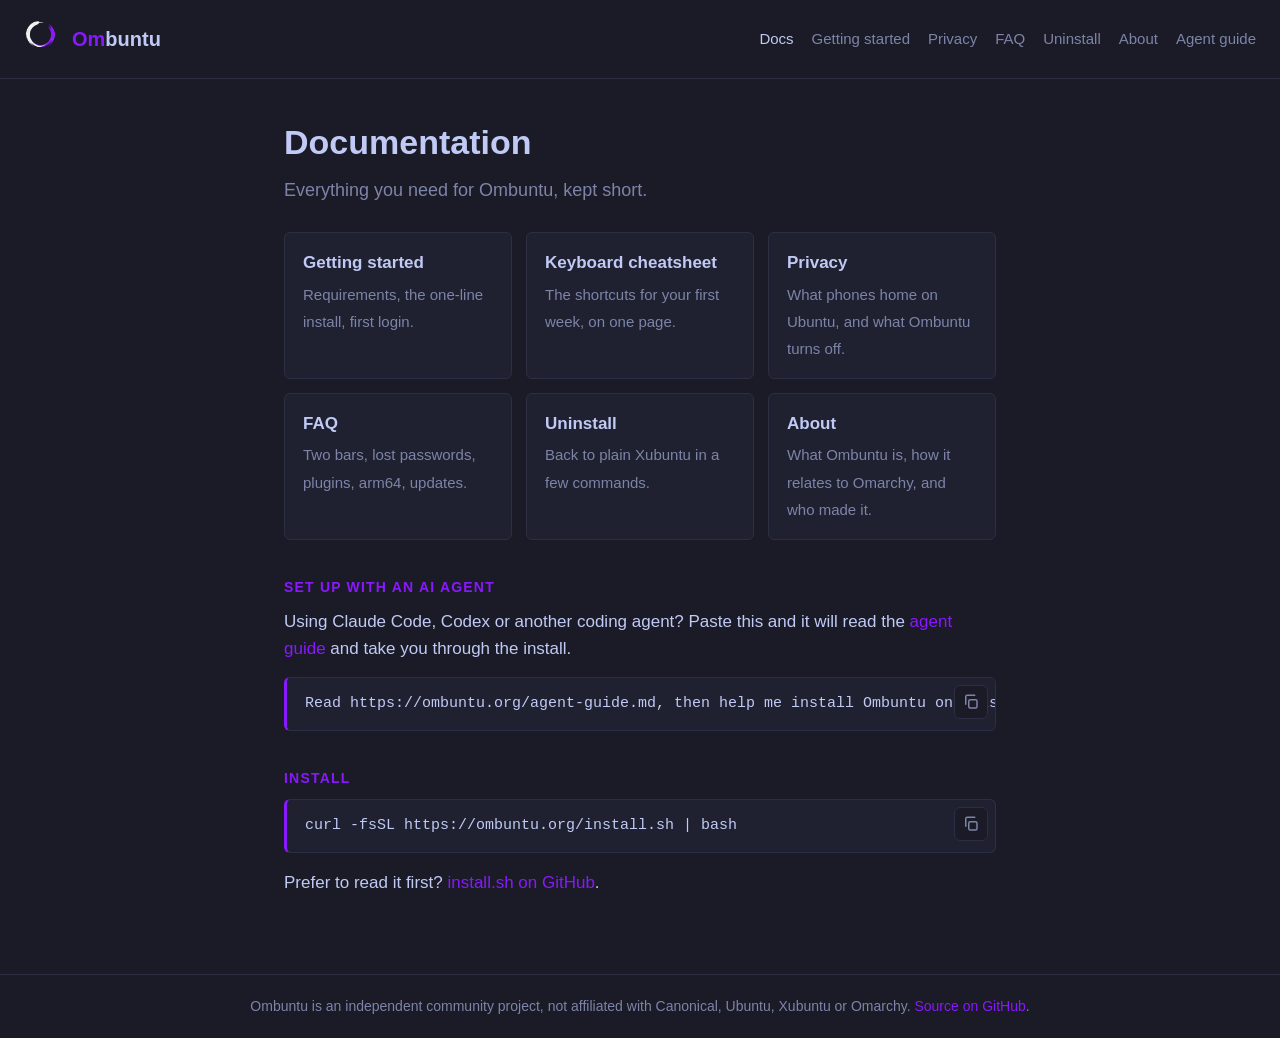
==== docs/index.html @ 7afdea13 "Docs site: getting started, privacy, FAQ, uninstall, about; agent prompt on the homepage; CNAME for " ====
<!doctype html>
<html lang="en">
<head>
<meta charset="utf-8">
<meta name="viewport" content="width=device-width, initial-scale=1">
<title>Documentation · Ombuntu</title>
<link rel="icon" href="assets/favicon.ico">
<link rel="stylesheet" href="style.css">
</head>
<body>
<header class="top">
  <a href="https://ombuntu.org/"><img src="assets/ombuntu-logo.png" alt=""></a>
  <a class="brand" href="https://ombuntu.org/"><span>Om</span>buntu</a>
  <nav><a href="index.html" class="here">Docs</a><a href="getting-started.html">Getting started</a><a href="privacy.html">Privacy</a><a href="faq.html">FAQ</a><a href="uninstall.html">Uninstall</a><a href="about.html">About</a><a href="https://ombuntu.org/agent-guide.md">Agent guide</a></nav>
</header>
<main>
<h1>Documentation</h1>
<p class="lead">Everything you need for Ombuntu, kept short.</p>

<div class="cards">
  <a class="card" href="getting-started.html"><b>Getting started</b><span>Requirements, the one-line install, first login.</span></a>
  <a class="card" href="cheatsheet.html"><b>Keyboard cheatsheet</b><span>The shortcuts for your first week, on one page.</span></a>
  <a class="card" href="privacy.html"><b>Privacy</b><span>What phones home on Ubuntu, and what Ombuntu turns off.</span></a>
  <a class="card" href="faq.html"><b>FAQ</b><span>Two bars, lost passwords, plugins, arm64, updates.</span></a>
  <a class="card" href="uninstall.html"><b>Uninstall</b><span>Back to plain Xubuntu in a few commands.</span></a>
  <a class="card" href="about.html"><b>About</b><span>What Ombuntu is, how it relates to Omarchy, and who made it.</span></a>
</div>
<h2>Set up with an AI agent</h2>
<p>Using Claude Code, Codex or another coding agent? Paste this and it will read the <a href="https://ombuntu.org/agent-guide.md">agent guide</a> and take you through the install.</p>
<div class="cmd"><pre id="prompt">Read https://ombuntu.org/agent-guide.md, then help me install Ombuntu on this Xubuntu 26.04 machine and walk me through the first login.</pre><button class="copy" data-for="prompt" type="button" title="Copy" aria-label="Copy"><svg viewBox="0 0 24 24" aria-hidden="true"><rect x="9" y="9" width="11" height="11" rx="2"/><path d="M5 15V5a2 2 0 0 1 2-2h10"/></svg></button></div>
<h2>Install</h2>
<div class="cmd"><pre id="install">curl -fsSL https://ombuntu.org/install.sh | bash</pre><button class="copy" data-for="install" type="button" title="Copy" aria-label="Copy"><svg viewBox="0 0 24 24" aria-hidden="true"><rect x="9" y="9" width="11" height="11" rx="2"/><path d="M5 15V5a2 2 0 0 1 2-2h10"/></svg></button></div>
<p>Prefer to read it first? <a href="https://github.com/Ombuntu/Ombuntu/blob/main/install.sh">install.sh on GitHub</a>.</p>

</main>
<footer>Ombuntu is an independent community project, not affiliated with Canonical, Ubuntu, Xubuntu or Omarchy. <a href="https://github.com/Ombuntu/Ombuntu">Source on GitHub</a>.</footer>
<script src="copy.js"></script>
</body>
</html>
---- docs/style.css ----
:root { --bg:#1a1b26; --panel:#1f2130; --line:#2c2f44; --fg:#c0caf5; --dim:#7d84a8; --accent:#8819fc; --key-bg:#292c40; }
* { box-sizing:border-box; }
body { margin:0; background:var(--bg); color:var(--fg); font:17px/1.6 "Liberation Sans","Noto Sans",system-ui,sans-serif; }
a { color:var(--accent); text-decoration:none; } a:hover { text-decoration:underline; }
header.top { display:flex; align-items:center; gap:14px; padding:18px 24px; border-bottom:1px solid var(--line); flex-wrap:wrap; }
header.top img { width:34px; height:34px; }
header.top .brand { font-size:20px; font-weight:600; color:var(--fg); } header.top .brand span { color:var(--accent); }
header.top nav { margin-left:auto; display:flex; gap:18px; flex-wrap:wrap; font-size:15px; }
header.top nav a { color:var(--dim); } header.top nav a:hover, header.top nav a.here { color:var(--fg); text-decoration:none; }
main { max-width:760px; margin:0 auto; padding:36px 24px 64px; }
h1 { font-size:34px; margin:0 0 6px; font-weight:600; }
p.lead { color:var(--dim); margin:0 0 28px; font-size:18px; }
h2 { font-size:14px; font-weight:600; text-transform:uppercase; letter-spacing:1.2px; color:var(--accent); margin:36px 0 10px; }
h3 { font-size:18px; margin:22px 0 6px; font-weight:600; }
p { margin:0 0 14px; }
ul, ol { padding-left:22px; margin:0 0 14px; } li { margin-bottom:6px; }
code { background:var(--key-bg); padding:1px 6px; border-radius:4px; font:14.5px "JetBrainsMono Nerd Font","JetBrains Mono",ui-monospace,monospace; }
pre { background:var(--panel); border:1px solid var(--line); border-left:3px solid var(--accent); padding:14px 18px; border-radius:6px; overflow-x:auto; font-size:15px; margin:0 0 16px; }
pre code { background:none; padding:0; font-size:15px; }
.cmd { position:relative; margin:0 0 16px; } .cmd pre { margin:0; padding-right:52px; }
.copy { position:absolute; top:8px; right:8px; width:34px; height:34px; border:1px solid var(--line); border-radius:6px; background:var(--bg); color:var(--dim); cursor:pointer; display:flex; align-items:center; justify-content:center; padding:0; }
.copy:hover { color:var(--fg); border-color:var(--accent); } .copy.done { color:var(--accent); border-color:var(--accent); }
.copy svg { width:18px; height:18px; fill:none; stroke:currentColor; stroke-width:2; stroke-linecap:round; stroke-linejoin:round; }
.cards { display:grid; grid-template-columns:repeat(auto-fit,minmax(220px,1fr)); gap:14px; margin:0 0 20px; }
.card { background:var(--panel); border:1px solid var(--line); border-radius:6px; padding:16px 18px; color:var(--fg); }
.card:hover { border-color:var(--accent); text-decoration:none; } .card b { display:block; margin-bottom:4px; } .card span { color:var(--dim); font-size:15px; }
.note { background:var(--panel); border:1px solid var(--line); border-left:3px solid var(--accent); padding:12px 16px; border-radius:4px; margin:0 0 18px; }
table { width:100%; border-collapse:collapse; margin:0 0 18px; font-size:15.5px; }
td, th { text-align:left; padding:8px 6px; border-top:1px solid var(--line); vertical-align:top; } th { border-top:0; color:var(--dim); font-weight:600; }
kbd { display:inline-block; background:var(--key-bg); border:1px solid #3a3e58; border-bottom-width:2px; border-radius:4px; padding:0 6px; font:13px "JetBrainsMono Nerd Font","JetBrains Mono",ui-monospace,monospace; }
details { border:1px solid var(--line); border-radius:6px; padding:10px 16px; margin:0 0 10px; background:var(--panel); }
summary { cursor:pointer; font-weight:600; } details p { margin-top:10px; }
footer { border-top:1px solid var(--line); color:var(--dim); font-size:14px; padding:20px 24px; text-align:center; }
@media (max-width:600px) { header.top nav { margin-left:0; } h1 { font-size:28px; } }
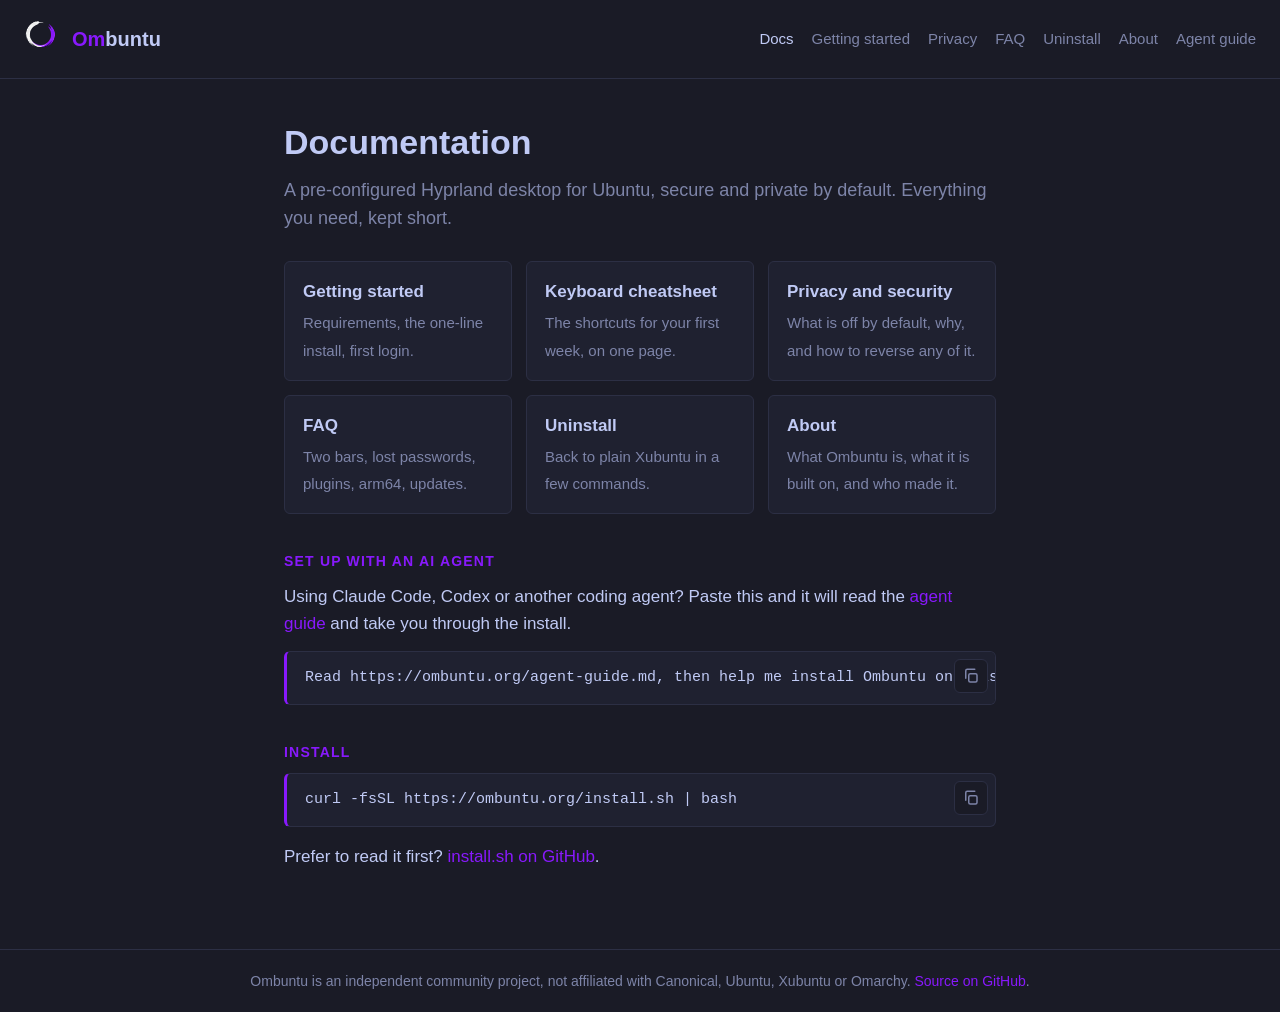
==== commit e0dd3b3c: "Site and docs: describe Ombuntu on its own terms; lead with what is off by default" ====
--- a/docs/index.html
+++ b/docs/index.html
@@ -15,15 +15,15 @@
 </header>
 <main>
 <h1>Documentation</h1>
-<p class="lead">Everything you need for Ombuntu, kept short.</p>
+<p class="lead">A pre-configured Hyprland desktop for Ubuntu, secure and private by default. Everything you need, kept short.</p>
 
 <div class="cards">
   <a class="card" href="getting-started.html"><b>Getting started</b><span>Requirements, the one-line install, first login.</span></a>
   <a class="card" href="cheatsheet.html"><b>Keyboard cheatsheet</b><span>The shortcuts for your first week, on one page.</span></a>
-  <a class="card" href="privacy.html"><b>Privacy</b><span>What phones home on Ubuntu, and what Ombuntu turns off.</span></a>
+  <a class="card" href="privacy.html"><b>Privacy and security</b><span>What is off by default, why, and how to reverse any of it.</span></a>
   <a class="card" href="faq.html"><b>FAQ</b><span>Two bars, lost passwords, plugins, arm64, updates.</span></a>
   <a class="card" href="uninstall.html"><b>Uninstall</b><span>Back to plain Xubuntu in a few commands.</span></a>
-  <a class="card" href="about.html"><b>About</b><span>What Ombuntu is, how it relates to Omarchy, and who made it.</span></a>
+  <a class="card" href="about.html"><b>About</b><span>What Ombuntu is, what it is built on, and who made it.</span></a>
 </div>
 <h2>Set up with an AI agent</h2>
 <p>Using Claude Code, Codex or another coding agent? Paste this and it will read the <a href="https://ombuntu.org/agent-guide.md">agent guide</a> and take you through the install.</p>
